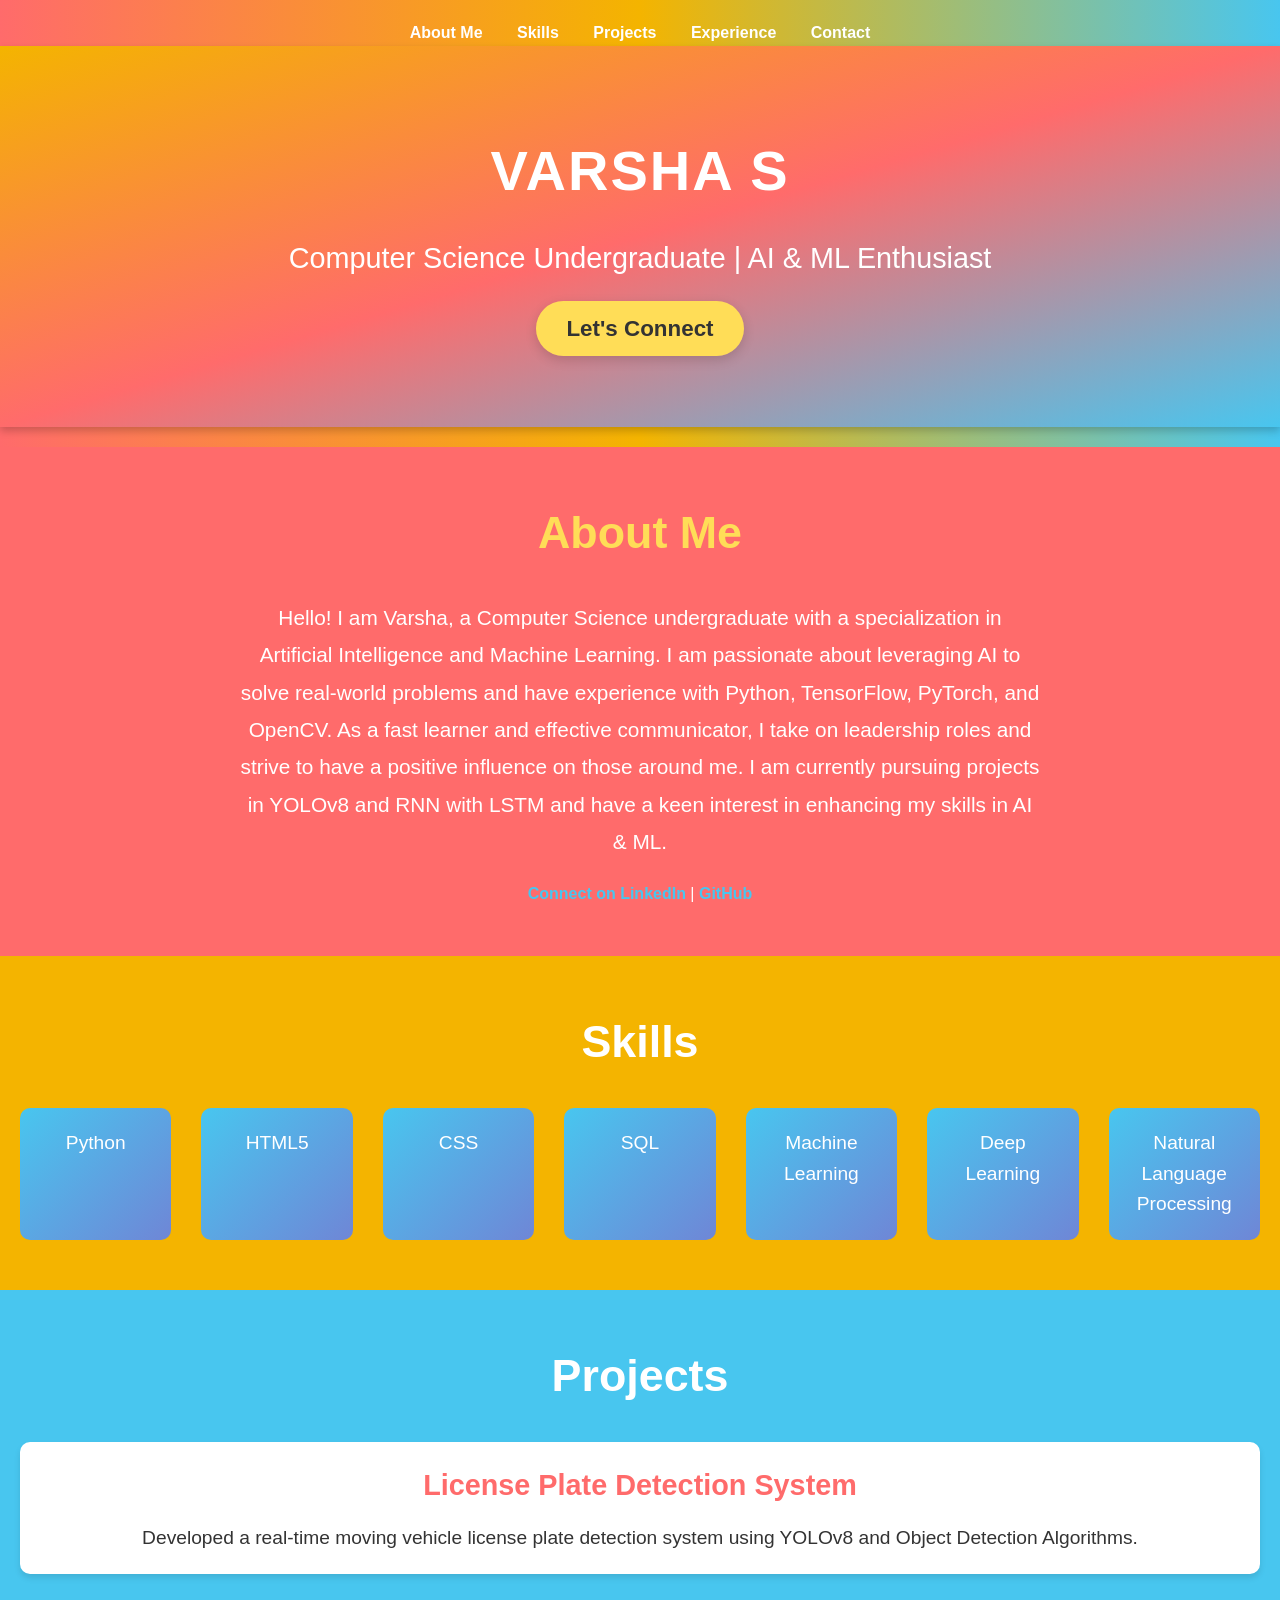
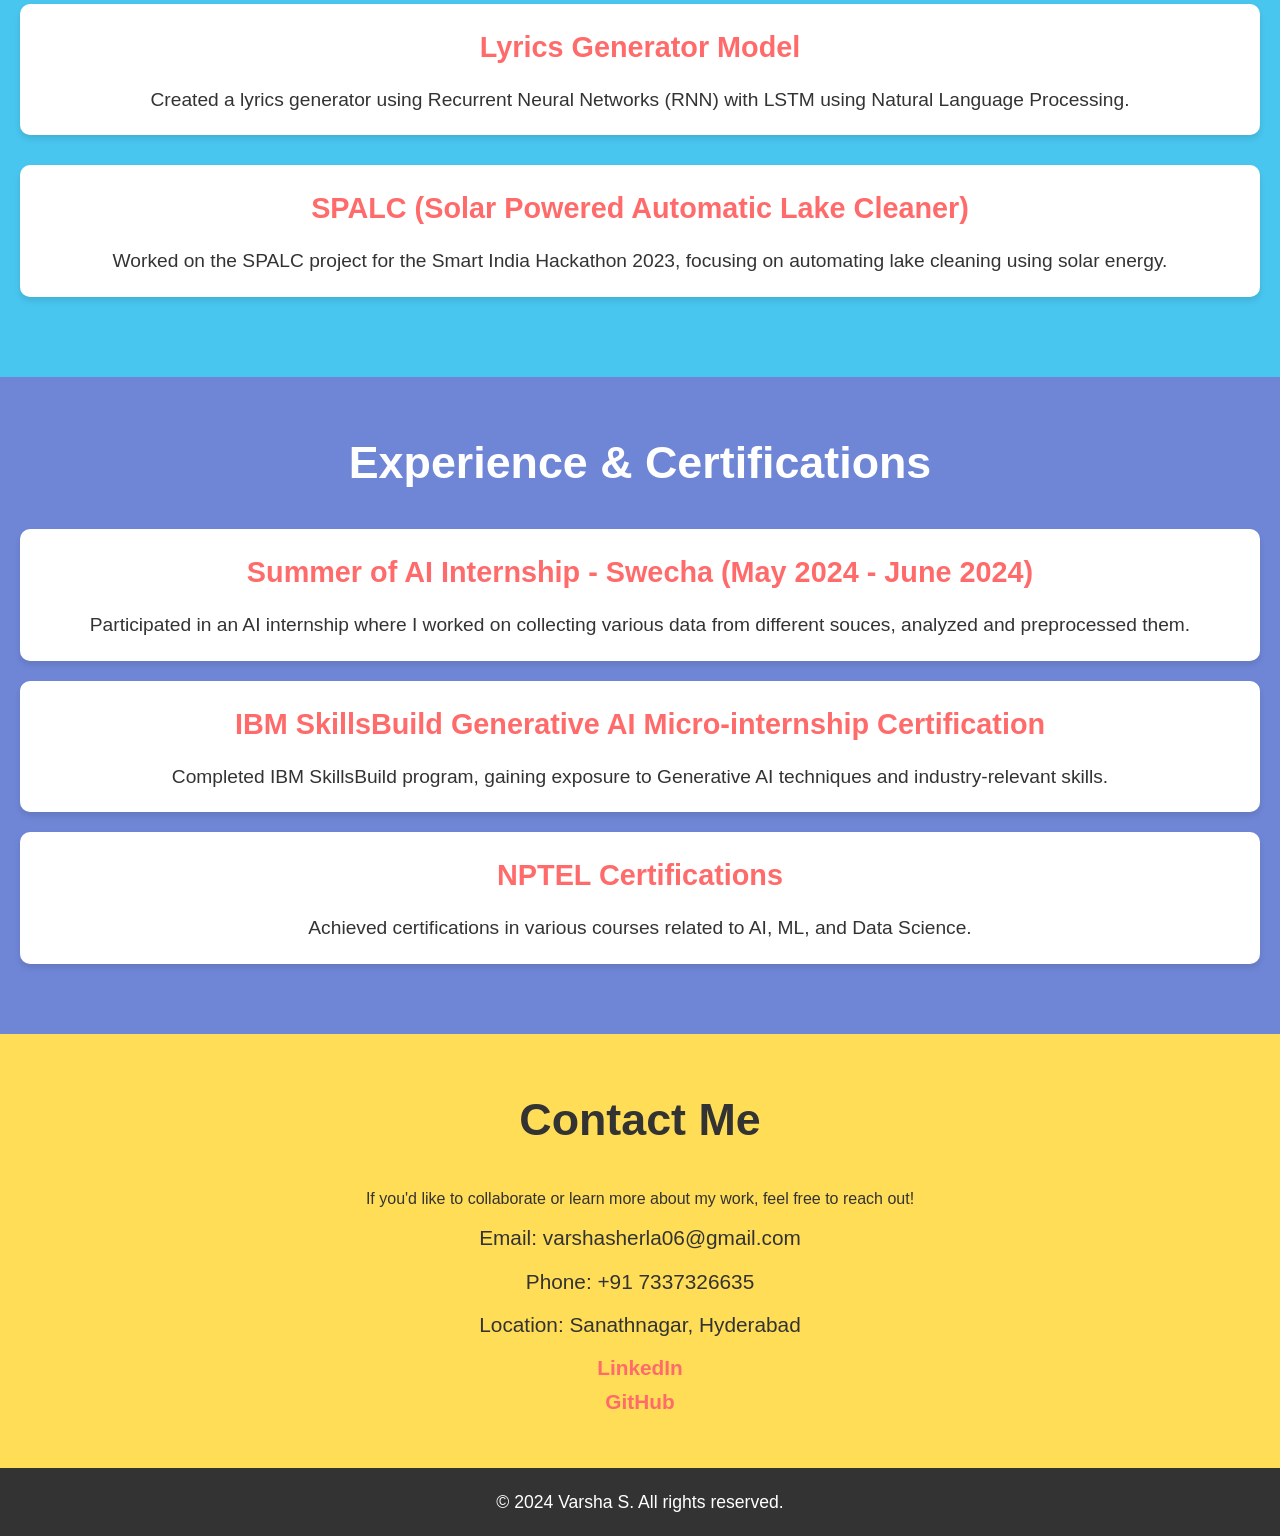
==== vrshidx.html @ 81a3d627 "Add files via upload" ====
<!DOCTYPE html>
<html lang="en">
<head>
    <meta charset="UTF-8">
    <meta name="viewport" content="width=device-width, initial-scale=1.0">
    <meta name="description" content="Portfolio of Varsha S, Computer Science Undergraduate with specialization in AI and ML.">
    <meta name="keywords" content="AI, ML, Computer Science, Portfolio, Varsha S">
    <meta name="author" content="Varsha S">
    <title>Varsha S | AI & ML Enthusiast</title>
    <link rel="stylesheet" href="vrshstyle.css">
</head>
<body>
    <header>
        <nav>
            <ul>
                <li><a href="#about">About Me</a></li>
                <li><a href="#skills">Skills</a></li>
                <li><a href="#projects">Projects</a></li>
                <li><a href="#experience">Experience</a></li>
                <li><a href="#contact">Contact</a></li>
            </ul>
        </nav>
        <div class="hero">
            <h1>Varsha S</h1>
            <p>Computer Science Undergraduate | AI & ML Enthusiast</p>
            <a href="#contact" class="cta-button">Let's Connect</a>
        </div>
    </header>

<section id="about">
    <h2>About Me</h2>
    <p>Hello! I am Varsha, a Computer Science undergraduate with a specialization in Artificial Intelligence and Machine Learning. I am passionate about leveraging AI to solve real-world problems and have experience with Python, TensorFlow, PyTorch, and OpenCV. As a fast learner and effective communicator, I take on leadership roles and strive to have a positive influence on those around me. I am currently pursuing projects in YOLOv8 and RNN with LSTM and have a keen interest in enhancing my skills in AI & ML.</p>
    <a href="https://www.linkedin.com/in/varsha-s-47103a250/" target="_blank">Connect on LinkedIn</a> | 
    <a href="https://github.com/varsha-sherla" target="_blank">GitHub</a>
</section>


    <section id="skills">
        <h2>Skills</h2>
        <div class="skills-grid">
            <div class="skill">Python</div>
            <div class="skill">HTML5</div>
            <div class="skill">CSS</div>
            <div class="skill">SQL</div>
            <div class="skill">Machine Learning</div>
            <div class="skill">Deep Learning</div>
            <div class="skill">Natural Language Processing</div>

        </div>
    </section>

    <section id="projects">
        <h2>Projects</h2>
        <div class="project">
            <h3>License Plate Detection System</h3>
            <p>Developed a real-time moving vehicle license plate detection system using YOLOv8 and Object Detection Algorithms.</p>
        </div>
        <div class="project">
            <h3>Lyrics Generator Model</h3>
            <p>Created a lyrics generator using Recurrent Neural Networks (RNN) with LSTM using Natural Language Processing.</p>
        </div>
        <div class="project">
            <h3>SPALC (Solar Powered Automatic Lake Cleaner)</h3>
            <p>Worked on the SPALC project for the Smart India Hackathon 2023, focusing on automating lake cleaning using solar energy.</p>
        </div>
    </section>

    <section id="experience">
        <h2>Experience & Certifications</h2>
        <div class="experience">
            <h3>Summer of AI Internship - Swecha (May 2024 - June 2024)</h3>
            <p>Participated in an AI internship where I worked on collecting various data from different souces, analyzed and preprocessed them.</p>
        </div>
        <div class="experience">
            <h3>IBM SkillsBuild Generative AI Micro-internship Certification</h3>
            <p>Completed IBM SkillsBuild program, gaining exposure to Generative AI techniques and industry-relevant skills.</p>
        </div>
        <div class="experience">
            <h3>NPTEL Certifications</h3>
            <p>Achieved certifications in various courses related to AI, ML, and Data Science.</p>
        </div>
    </section>

    <section id="contact">
        <h2>Contact Me</h2>
        <p>If you'd like to collaborate or learn more about my work, feel free to reach out!</p>
        <ul>
            <li>Email: varshasherla06@gmail.com</li>
            <li>Phone: +91 7337326635</li>
            <li>Location: Sanathnagar, Hyderabad</li>
        </ul>
        <p><a href="https://www.linkedin.com/in/varsha-s-47103a250/" target="_blank">LinkedIn</a></p>
	<p><a href="https://github.com/varsha-sherla" target="_blank">GitHub</a></p>
    </section>

    <footer>
        <p>&copy; 2024 Varsha S. All rights reserved.</p>
    </footer>
</body>
</html>
---- vrshstyle.css ----
/* GLOBAL STYLES */
* {
    margin: 0;
    padding: 0;
    box-sizing: border-box;
}

body {
    font-family: 'Poppins', sans-serif;
    line-height: 1.6;
    background-color: #f4f4f4;
    color: #333;
    scroll-behavior: smooth;
}

/* HEADER STYLES */
header {
    background: linear-gradient(to right, #ff6b6b, #f4b400, #48c6ef);
    color: #fff;
    padding: 20px 0;
    text-align: center;
}

header nav ul {
    list-style: none;
}

header nav ul li {
    display: inline;
    margin: 0 15px;
}

header nav ul li a {
    color: #fff;
    text-decoration: none;
    font-weight: bold;
    transition: color 0.3s ease;
}

header nav ul li a:hover {
    color: #ffdd57;
}

.hero {
    padding: 80px 20px;
    background: linear-gradient(to bottom right, #f4b400, #ff6b6b, #48c6ef);
    color: #fff;
    text-align: center;
    box-shadow: 0 4px 8px rgba(0, 0, 0, 0.2);
}

.hero h1 {
    font-size: 3.5rem;
    margin-bottom: 20px;
    text-transform: uppercase;
    letter-spacing: 2px;
}

.hero p {
    font-size: 1.8rem;
    margin-bottom: 30px;
}

.cta-button {
    background-color: #ffdd57;
    color: #333;
    padding: 15px 30px;
    text-decoration: none;
    font-size: 1.4rem;
    font-weight: bold;
    border-radius: 30px;
    transition: all 0.4s ease;
    box-shadow: 0 4px 12px rgba(0, 0, 0, 0.15);
}

.cta-button:hover {
    background-color: #ff6b6b;
    color: #fff;
    transform: translateY(-5px);
}

/* ABOUT SECTION */
#about {
    background-color: #ff6b6b;
    color: #fff;
    padding: 50px 20px;
    text-align: center;
}

#about h2 {
    font-size: 2.8rem;
    color: #ffdd57;
    margin-bottom: 30px;
}

#about p {
    font-size: 1.3rem;
    line-height: 1.8;
    max-width: 800px;
    margin: 0 auto 20px;
}

#about a {
    color: #48c6ef;
    text-decoration: none;
    font-weight: bold;
    transition: color 0.3s ease;
}

#about a:hover {
    color: #ffdd57;
}

/* SKILLS SECTION */
#skills {
    background-color: #f4b400;
    padding: 50px 20px;
    text-align: center;
}

#skills h2 {
    font-size: 2.8rem;
    color: #fff;
    margin-bottom: 30px;
}

.skills-grid {
    display: grid;
    grid-template-columns: repeat(auto-fit, minmax(150px, 1fr));
    gap: 30px;
}

.skill {
    background: linear-gradient(135deg, #48c6ef, #6f86d6);
    color: #fff;
    padding: 20px;
    text-align: center;
    font-size: 1.2rem;
    border-radius: 10px;
    transition: transform 0.4s ease;
}

.skill:hover {
    transform: rotate(5deg) scale(1.1);
    box-shadow: 0 8px 15px rgba(0, 0, 0, 0.2);
}

/* PROJECTS SECTION */
#projects {
    background-color: #48c6ef;
    padding: 50px 20px;
    text-align: center;
    color: #fff;
}

#projects h2 {
    font-size: 2.8rem;
    margin-bottom: 30px;
}

.project {
    background-color: #fff;
    color: #333;
    padding: 20px;
    border-radius: 10px;
    margin-bottom: 30px;
    box-shadow: 0 4px 6px rgba(0, 0, 0, 0.1);
    transition: transform 0.3s ease;
}

.project:hover {
    transform: scale(1.05);
}

.project h3 {
    color: #ff6b6b;
    font-size: 1.8rem;
    margin-bottom: 15px;
}

.project p {
    font-size: 1.2rem;
}

/* EXPERIENCE SECTION */
#experience {
    background-color: #6f86d6;
    padding: 50px 20px;
    text-align: center;
    color: #fff;
}

#experience h2 {
    font-size: 2.8rem;
    margin-bottom: 30px;
}

.experience {
    background-color: #fff;
    color: #333;
    padding: 20px;
    border-radius: 10px;
    margin-bottom: 20px;
    box-shadow: 0 4px 6px rgba(0, 0, 0, 0.1);
    transition: transform 0.3s ease;
}

.experience:hover {
    transform: scale(1.05);
}

.experience h3 {
    color: #ff6b6b;
    font-size: 1.8rem;
    margin-bottom: 15px;
}

.experience p {
    font-size: 1.2rem;
}

/* CONTACT SECTION */
#contact {
    background-color: #ffdd57;
    padding: 50px 20px;
    text-align: center;
}

#contact h2 {
    font-size: 2.8rem;
    color: #333;
    margin-bottom: 30px;
}

#contact ul {
    list-style: none;
    padding: 0;
}

#contact ul li {
    font-size: 1.3rem;
    color: #333;
    margin: 10px 0;
}

#contact a {
    color: #ff6b6b;
    text-decoration: none;
    font-weight: bold;
    font-size: 1.3rem;
}

#contact a:hover {
    color: #48c6ef;
}

/* FOOTER */
footer {
    background-color: #333;
    color: #fff;
    padding: 20px;
    text-align: center;
}

footer p {
    font-size: 1.1rem;
}

footer a {
    color: #ffdd57;
    text-decoration: none;
}

footer a:hover {
    color: #f5c41a;
}

/* RESPONSIVE DESIGN */
@media screen and (max-width: 768px) {
    .hero h1 {
        font-size: 2.5rem;
    }

    .hero p {
        font-size: 1.2rem;
    }

    h2 {
        font-size: 2.2rem;
    }

    .project h3, .experience h3 {
        font-size: 1.5rem;
    }

    .project p, .experience p {
        font-size: 1rem;
    }

    .skills-grid {
        grid-template-columns: 1fr;
    }
}
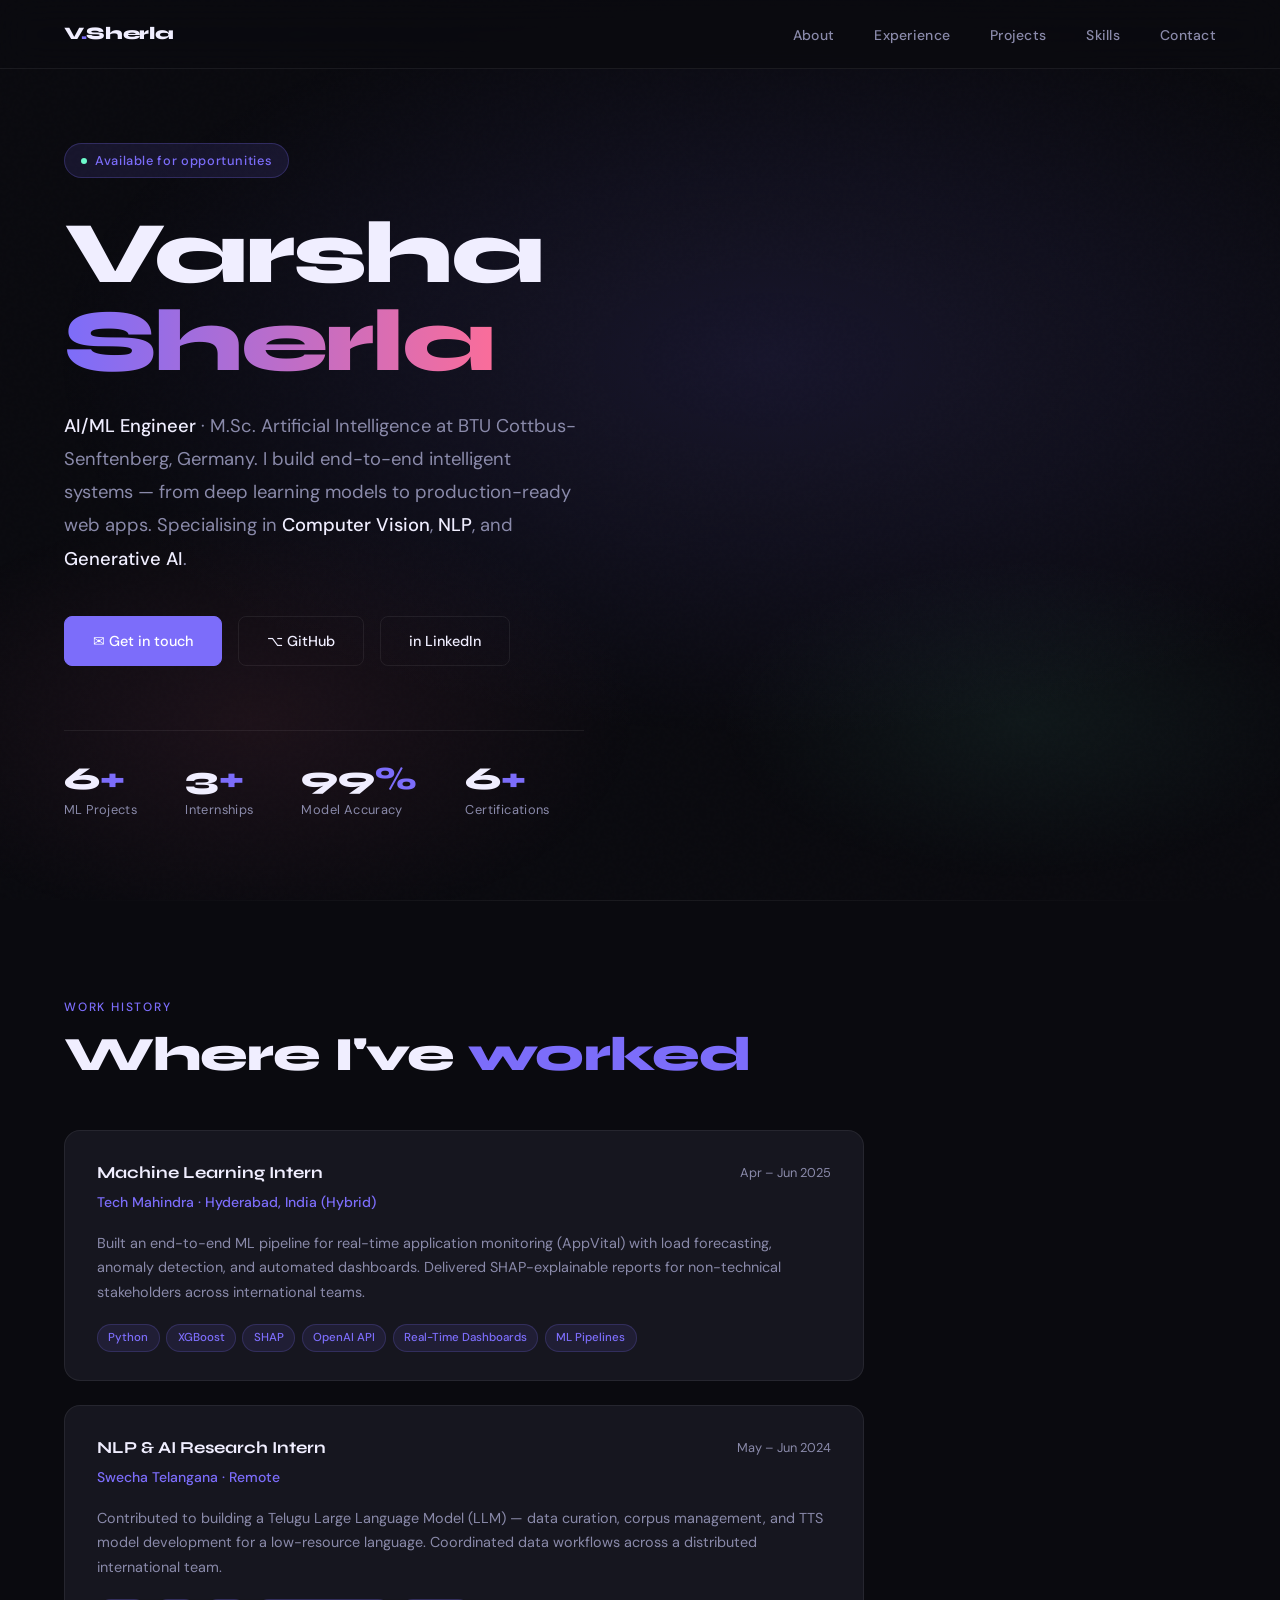
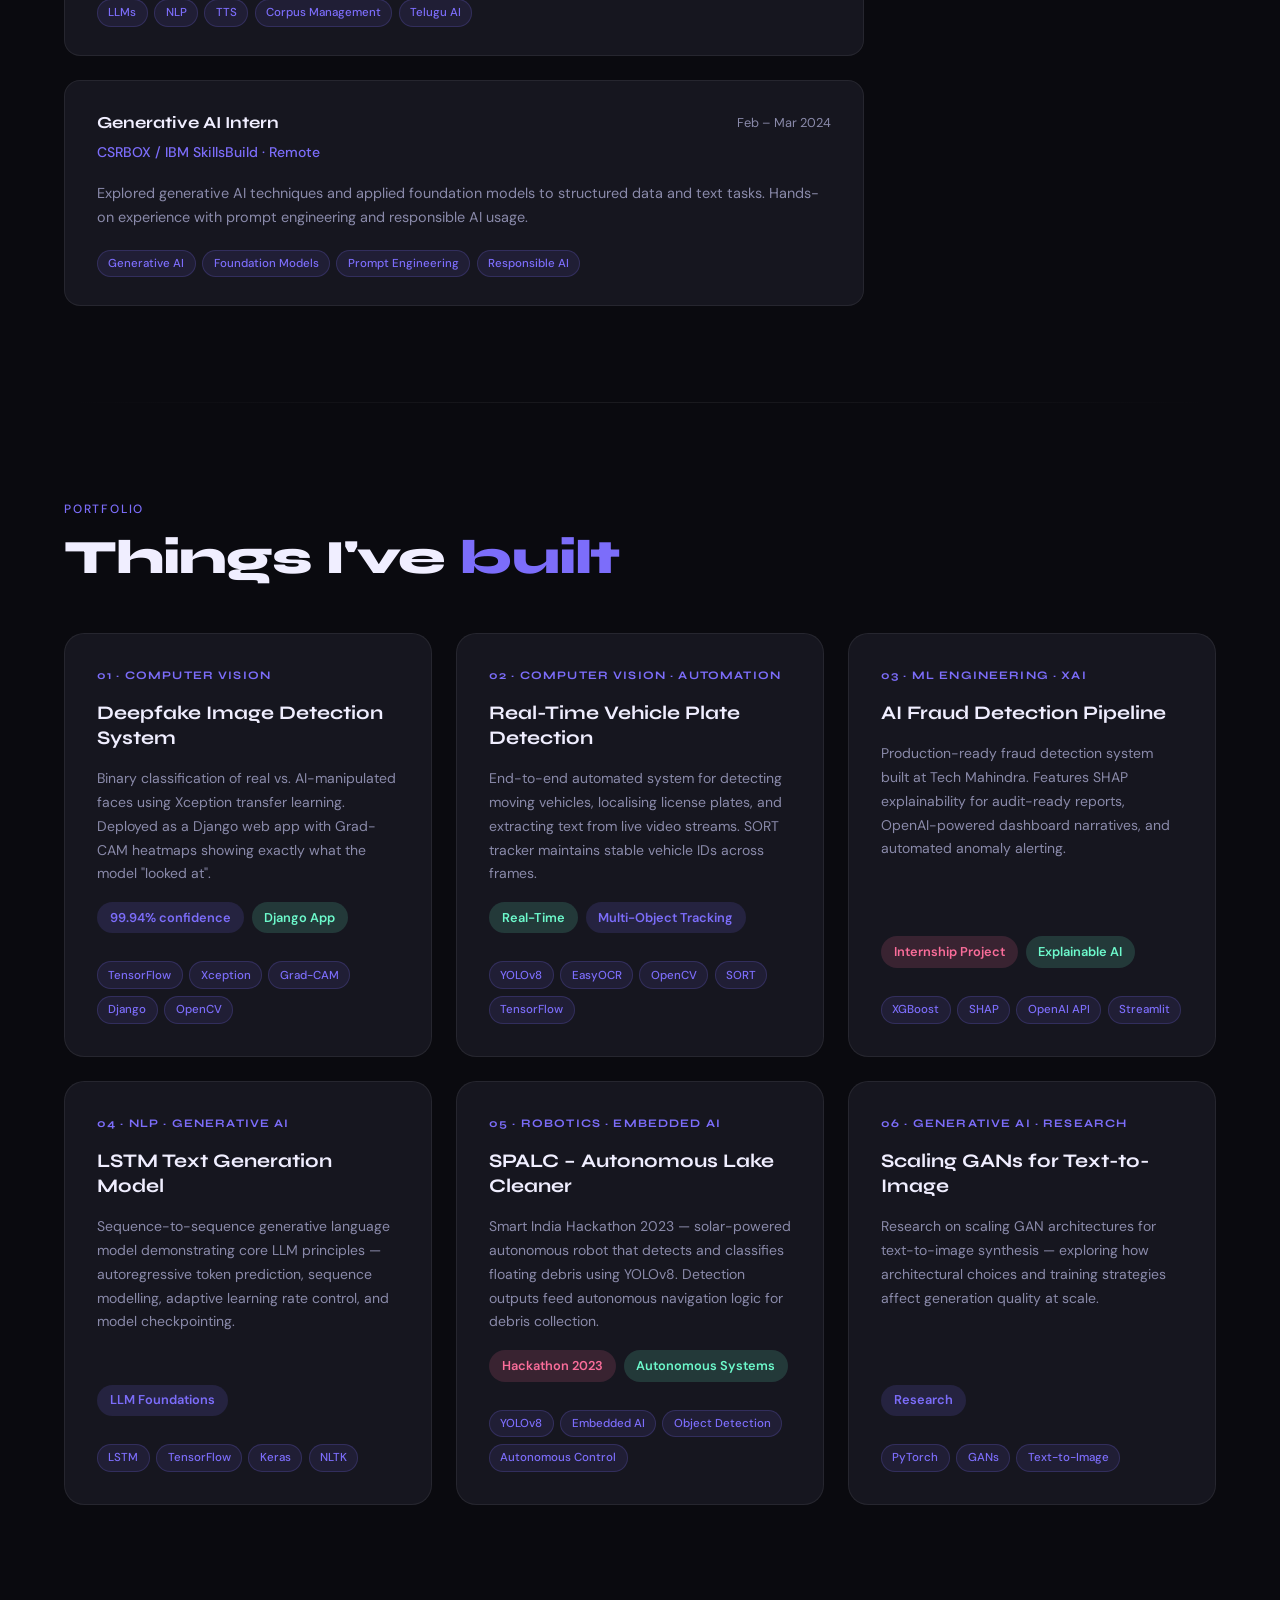
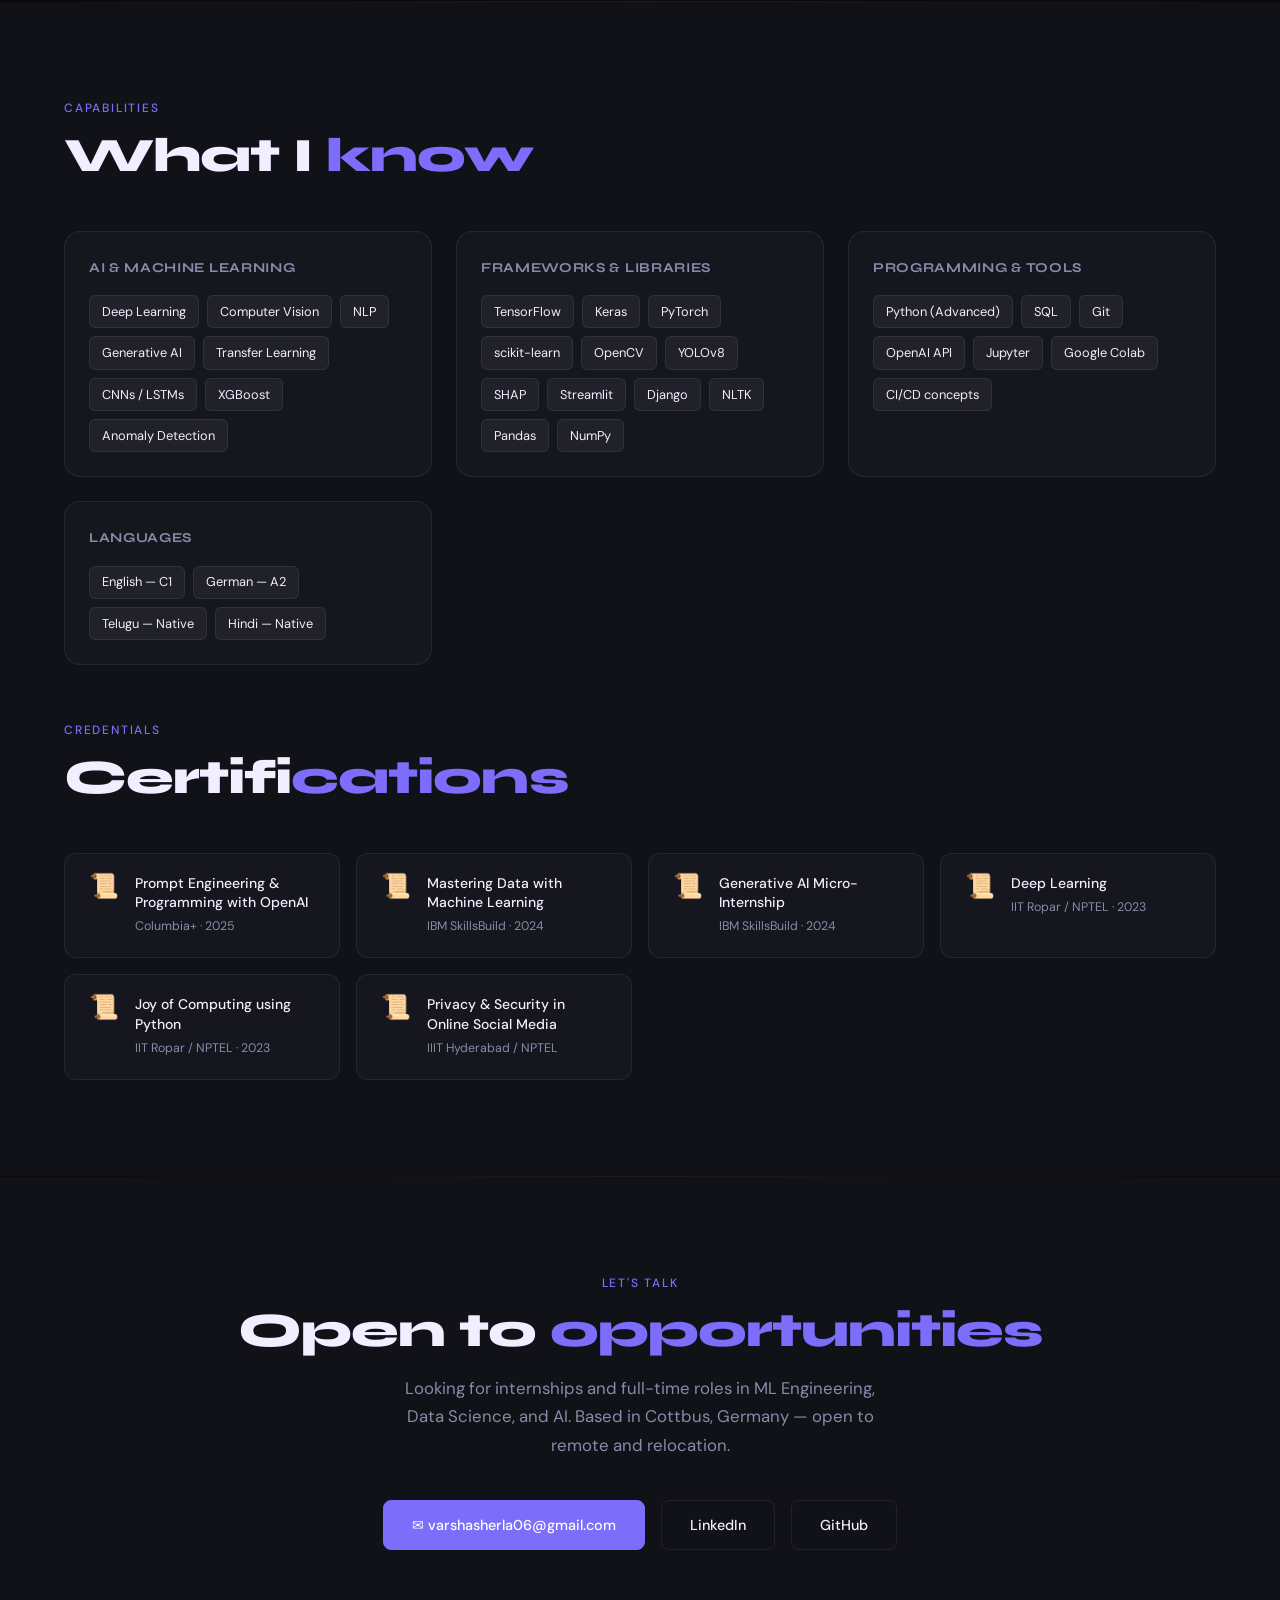
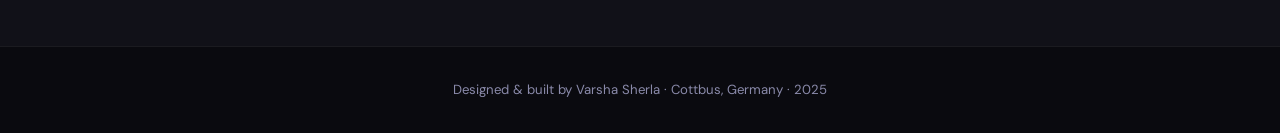
==== commit ddb278a9: "Update print statement from 'Hello' to 'Goodbye'" ====
--- a/vrshidx.html
+++ b/vrshidx.html
@@ -1,100 +1,725 @@
 <!DOCTYPE html>
 <html lang="en">
 <head>
-    <meta charset="UTF-8">
-    <meta name="viewport" content="width=device-width, initial-scale=1.0">
-    <meta name="description" content="Portfolio of Varsha S, Computer Science Undergraduate with specialization in AI and ML.">
-    <meta name="keywords" content="AI, ML, Computer Science, Portfolio, Varsha S">
-    <meta name="author" content="Varsha S">
-    <title>Varsha S | AI & ML Enthusiast</title>
-    <link rel="stylesheet" href="vrshstyle.css">
+<meta charset="UTF-8">
+<meta name="viewport" content="width=device-width, initial-scale=1.0">
+<title>Varsha Sherla — AI/ML Engineer</title>
+<link href="https://fonts.googleapis.com/css2?family=Syne:wght@400;700;800&family=DM+Sans:ital,wght@0,300;0,400;0,500;1,300&display=swap" rel="stylesheet">
+<style>
+  :root {
+    --bg: #0a0a0f;
+    --bg2: #111118;
+    --card: #16161f;
+    --border: rgba(255,255,255,0.07);
+    --accent: #7c6dfa;
+    --accent2: #fa6d9a;
+    --accent3: #6dfacc;
+    --text: #f0eeff;
+    --muted: #8a8aaa;
+    --glow: rgba(124,109,250,0.15);
+  }
+  *, *::before, *::after { box-sizing: border-box; margin: 0; padding: 0; }
+  html { scroll-behavior: smooth; }
+  body {
+    background: var(--bg);
+    color: var(--text);
+    font-family: 'DM Sans', sans-serif;
+    font-size: 16px;
+    line-height: 1.7;
+    overflow-x: hidden;
+  }
+
+  /* noise overlay */
+  body::before {
+    content: '';
+    position: fixed;
+    inset: 0;
+    background-image: url("data:image/svg+xml,%3Csvg viewBox='0 0 256 256' xmlns='http://www.w3.org/2000/svg'%3E%3Cfilter id='noise'%3E%3CfeTurbulence type='fractalNoise' baseFrequency='0.9' numOctaves='4' stitchTiles='stitch'/%3E%3C/filter%3E%3Crect width='100%25' height='100%25' filter='url(%23noise)' opacity='0.03'/%3E%3C/svg%3E");
+    pointer-events: none;
+    z-index: 0;
+    opacity: 0.4;
+  }
+
+  /* NAV */
+  nav {
+    position: fixed;
+    top: 0; left: 0; right: 0;
+    z-index: 100;
+    display: flex;
+    justify-content: space-between;
+    align-items: center;
+    padding: 1.2rem 4rem;
+    background: rgba(10,10,15,0.8);
+    backdrop-filter: blur(20px);
+    border-bottom: 1px solid var(--border);
+  }
+  .nav-logo {
+    font-family: 'Syne', sans-serif;
+    font-weight: 800;
+    font-size: 1.1rem;
+    color: var(--text);
+    text-decoration: none;
+    letter-spacing: -0.02em;
+  }
+  .nav-logo span { color: var(--accent); }
+  nav ul { list-style: none; display: flex; gap: 2.5rem; }
+  nav a {
+    color: var(--muted);
+    text-decoration: none;
+    font-size: 0.875rem;
+    font-weight: 500;
+    letter-spacing: 0.02em;
+    transition: color 0.2s;
+  }
+  nav a:hover { color: var(--text); }
+
+  /* HERO */
+  .hero {
+    min-height: 100vh;
+    display: flex;
+    align-items: center;
+    padding: 8rem 4rem 4rem;
+    position: relative;
+    overflow: hidden;
+  }
+  .hero-bg {
+    position: absolute;
+    inset: 0;
+    background:
+      radial-gradient(ellipse 80% 60% at 60% 40%, rgba(124,109,250,0.12) 0%, transparent 70%),
+      radial-gradient(ellipse 50% 40% at 20% 80%, rgba(250,109,154,0.08) 0%, transparent 60%),
+      radial-gradient(ellipse 40% 30% at 80% 80%, rgba(109,250,204,0.06) 0%, transparent 60%);
+    pointer-events: none;
+  }
+  .hero-content { position: relative; max-width: 700px; }
+  .hero-tag {
+    display: inline-flex;
+    align-items: center;
+    gap: 0.5rem;
+    background: rgba(124,109,250,0.12);
+    border: 1px solid rgba(124,109,250,0.25);
+    border-radius: 100px;
+    padding: 0.35rem 1rem;
+    font-size: 0.8rem;
+    color: var(--accent);
+    font-weight: 500;
+    letter-spacing: 0.05em;
+    margin-bottom: 2rem;
+    animation: fadeUp 0.6s ease both;
+  }
+  .hero-tag::before {
+    content: '';
+    width: 6px; height: 6px;
+    border-radius: 50%;
+    background: var(--accent3);
+    animation: pulse 2s infinite;
+  }
+  @keyframes pulse { 0%,100%{opacity:1;transform:scale(1)} 50%{opacity:0.5;transform:scale(1.4)} }
+
+  h1 {
+    font-family: 'Syne', sans-serif;
+    font-size: clamp(3rem, 7vw, 5.5rem);
+    font-weight: 800;
+    line-height: 1.0;
+    letter-spacing: -0.03em;
+    margin-bottom: 1.5rem;
+    animation: fadeUp 0.6s 0.1s ease both;
+  }
+  h1 .line2 {
+    background: linear-gradient(90deg, var(--accent), var(--accent2));
+    -webkit-background-clip: text;
+    -webkit-text-fill-color: transparent;
+    background-clip: text;
+  }
+  .hero-sub {
+    font-size: 1.15rem;
+    color: var(--muted);
+    max-width: 520px;
+    margin-bottom: 2.5rem;
+    line-height: 1.8;
+    animation: fadeUp 0.6s 0.2s ease both;
+  }
+  .hero-sub strong { color: var(--text); font-weight: 500; }
+  .hero-links {
+    display: flex;
+    gap: 1rem;
+    flex-wrap: wrap;
+    animation: fadeUp 0.6s 0.3s ease both;
+  }
+  .btn {
+    display: inline-flex;
+    align-items: center;
+    gap: 0.5rem;
+    padding: 0.75rem 1.75rem;
+    border-radius: 8px;
+    font-family: 'DM Sans', sans-serif;
+    font-weight: 500;
+    font-size: 0.9rem;
+    text-decoration: none;
+    transition: all 0.2s;
+    cursor: pointer;
+  }
+  .btn-primary {
+    background: var(--accent);
+    color: white;
+    border: 1px solid var(--accent);
+  }
+  .btn-primary:hover { background: #6c5de8; transform: translateY(-2px); box-shadow: 0 8px 30px rgba(124,109,250,0.3); }
+  .btn-ghost {
+    background: transparent;
+    color: var(--text);
+    border: 1px solid var(--border);
+  }
+  .btn-ghost:hover { border-color: var(--accent); color: var(--accent); transform: translateY(-2px); }
+
+  .hero-stats {
+    display: flex;
+    gap: 3rem;
+    margin-top: 4rem;
+    padding-top: 2rem;
+    border-top: 1px solid var(--border);
+    animation: fadeUp 0.6s 0.4s ease both;
+  }
+  .stat-num {
+    font-family: 'Syne', sans-serif;
+    font-size: 2rem;
+    font-weight: 800;
+    color: var(--text);
+    line-height: 1;
+  }
+  .stat-num span { color: var(--accent); }
+  .stat-label { font-size: 0.8rem; color: var(--muted); margin-top: 0.25rem; letter-spacing: 0.03em; }
+
+  @keyframes fadeUp { from { opacity:0; transform: translateY(24px); } to { opacity:1; transform: translateY(0); } }
+
+  /* SECTIONS */
+  section { padding: 6rem 4rem; position: relative; }
+  .section-label {
+    font-size: 0.75rem;
+    font-weight: 500;
+    letter-spacing: 0.15em;
+    color: var(--accent);
+    text-transform: uppercase;
+    margin-bottom: 0.75rem;
+  }
+  h2 {
+    font-family: 'Syne', sans-serif;
+    font-size: clamp(2rem, 4vw, 3rem);
+    font-weight: 800;
+    letter-spacing: -0.02em;
+    margin-bottom: 3rem;
+    line-height: 1.1;
+  }
+  h2 em { font-style: normal; color: var(--accent); }
+
+  /* EXPERIENCE */
+  .exp-grid { display: grid; gap: 1.5rem; max-width: 800px; }
+  .exp-card {
+    background: var(--card);
+    border: 1px solid var(--border);
+    border-radius: 16px;
+    padding: 1.75rem 2rem;
+    display: grid;
+    grid-template-columns: 1fr auto;
+    gap: 0.5rem 2rem;
+    transition: border-color 0.2s, transform 0.2s;
+  }
+  .exp-card:hover { border-color: rgba(124,109,250,0.3); transform: translateY(-2px); }
+  .exp-role {
+    font-family: 'Syne', sans-serif;
+    font-weight: 700;
+    font-size: 1.05rem;
+    color: var(--text);
+  }
+  .exp-company {
+    color: var(--accent);
+    font-size: 0.875rem;
+    font-weight: 500;
+    margin-top: 0.2rem;
+  }
+  .exp-date {
+    font-size: 0.8rem;
+    color: var(--muted);
+    white-space: nowrap;
+    text-align: right;
+    padding-top: 0.2rem;
+  }
+  .exp-desc {
+    grid-column: 1 / -1;
+    font-size: 0.9rem;
+    color: var(--muted);
+    margin-top: 0.5rem;
+    line-height: 1.7;
+  }
+  .exp-tags {
+    grid-column: 1 / -1;
+    display: flex;
+    flex-wrap: wrap;
+    gap: 0.4rem;
+    margin-top: 0.75rem;
+  }
+  .tag {
+    background: rgba(124,109,250,0.1);
+    border: 1px solid rgba(124,109,250,0.2);
+    color: var(--accent);
+    font-size: 0.72rem;
+    padding: 0.2rem 0.65rem;
+    border-radius: 100px;
+    font-weight: 500;
+  }
+
+  /* PROJECTS */
+  .projects-grid {
+    display: grid;
+    grid-template-columns: repeat(auto-fill, minmax(340px, 1fr));
+    gap: 1.5rem;
+  }
+  .project-card {
+    background: var(--card);
+    border: 1px solid var(--border);
+    border-radius: 20px;
+    padding: 2rem;
+    display: flex;
+    flex-direction: column;
+    gap: 1rem;
+    transition: all 0.25s;
+    text-decoration: none;
+    color: inherit;
+    position: relative;
+    overflow: hidden;
+  }
+  .project-card::before {
+    content: '';
+    position: absolute;
+    inset: 0;
+    background: linear-gradient(135deg, var(--glow) 0%, transparent 60%);
+    opacity: 0;
+    transition: opacity 0.3s;
+  }
+  .project-card:hover { border-color: rgba(124,109,250,0.4); transform: translateY(-4px); box-shadow: 0 20px 60px rgba(0,0,0,0.4); }
+  .project-card:hover::before { opacity: 1; }
+  .project-num {
+    font-family: 'Syne', sans-serif;
+    font-size: 0.72rem;
+    font-weight: 700;
+    letter-spacing: 0.1em;
+    color: var(--accent);
+  }
+  .project-title {
+    font-family: 'Syne', sans-serif;
+    font-weight: 700;
+    font-size: 1.2rem;
+    line-height: 1.3;
+    color: var(--text);
+  }
+  .project-desc {
+    font-size: 0.875rem;
+    color: var(--muted);
+    line-height: 1.7;
+    flex: 1;
+  }
+  .project-accent {
+    display: inline-flex;
+    align-items: center;
+    gap: 0.4rem;
+    font-size: 0.8rem;
+    font-weight: 600;
+    padding: 0.3rem 0.8rem;
+    border-radius: 100px;
+  }
+  .accent-purple { background: rgba(124,109,250,0.15); color: var(--accent); }
+  .accent-pink { background: rgba(250,109,154,0.15); color: var(--accent2); }
+  .accent-teal { background: rgba(109,250,204,0.15); color: var(--accent3); }
+
+  /* SKILLS */
+  .skills-section { background: var(--bg2); }
+  .skills-grid {
+    display: grid;
+    grid-template-columns: repeat(auto-fill, minmax(280px, 1fr));
+    gap: 1.5rem;
+  }
+  .skill-group {
+    background: var(--card);
+    border: 1px solid var(--border);
+    border-radius: 16px;
+    padding: 1.5rem;
+  }
+  .skill-group-title {
+    font-family: 'Syne', sans-serif;
+    font-weight: 700;
+    font-size: 0.85rem;
+    letter-spacing: 0.05em;
+    color: var(--muted);
+    text-transform: uppercase;
+    margin-bottom: 1rem;
+  }
+  .skill-pills { display: flex; flex-wrap: wrap; gap: 0.5rem; }
+  .skill-pill {
+    background: rgba(255,255,255,0.05);
+    border: 1px solid var(--border);
+    color: var(--text);
+    font-size: 0.8rem;
+    padding: 0.3rem 0.75rem;
+    border-radius: 6px;
+    font-weight: 400;
+  }
+
+  /* CERTS */
+  .certs-grid {
+    display: grid;
+    grid-template-columns: repeat(auto-fill, minmax(260px, 1fr));
+    gap: 1rem;
+  }
+  .cert-card {
+    background: var(--card);
+    border: 1px solid var(--border);
+    border-radius: 12px;
+    padding: 1.25rem 1.5rem;
+    display: flex;
+    align-items: flex-start;
+    gap: 1rem;
+    transition: border-color 0.2s;
+  }
+  .cert-card:hover { border-color: rgba(124,109,250,0.3); }
+  .cert-icon {
+    font-size: 1.5rem;
+    flex-shrink: 0;
+    line-height: 1;
+  }
+  .cert-name {
+    font-weight: 500;
+    font-size: 0.875rem;
+    color: var(--text);
+    line-height: 1.4;
+  }
+  .cert-issuer {
+    font-size: 0.775rem;
+    color: var(--muted);
+    margin-top: 0.2rem;
+  }
+
+  /* CONTACT */
+  .contact-section {
+    background: var(--bg2);
+    text-align: center;
+  }
+  .contact-section h2 { margin-bottom: 1rem; }
+  .contact-sub {
+    color: var(--muted);
+    max-width: 500px;
+    margin: 0 auto 2.5rem;
+    font-size: 1.05rem;
+  }
+  .contact-links {
+    display: flex;
+    justify-content: center;
+    gap: 1rem;
+    flex-wrap: wrap;
+  }
+
+  /* FOOTER */
+  footer {
+    text-align: center;
+    padding: 2rem 4rem;
+    border-top: 1px solid var(--border);
+    font-size: 0.825rem;
+    color: var(--muted);
+  }
+
+  /* DIVIDER */
+  .divider {
+    height: 1px;
+    background: linear-gradient(90deg, transparent, var(--border), transparent);
+    margin: 0 4rem;
+  }
+
+  @media (max-width: 768px) {
+    nav { padding: 1rem 1.5rem; }
+    nav ul { display: none; }
+    section, .hero { padding: 4rem 1.5rem; }
+    .hero-stats { gap: 2rem; flex-wrap: wrap; }
+    .projects-grid { grid-template-columns: 1fr; }
+    .divider { margin: 0 1.5rem; }
+  }
+</style>
 </head>
 <body>
-    <header>
-        <nav>
-            <ul>
-                <li><a href="#about">About Me</a></li>
-                <li><a href="#skills">Skills</a></li>
-                <li><a href="#projects">Projects</a></li>
-                <li><a href="#experience">Experience</a></li>
-                <li><a href="#contact">Contact</a></li>
-            </ul>
-        </nav>
-        <div class="hero">
-            <h1>Varsha S</h1>
-            <p>Computer Science Undergraduate | AI & ML Enthusiast</p>
-            <a href="#contact" class="cta-button">Let's Connect</a>
-        </div>
-    </header>
-
-<section id="about">
-    <h2>About Me</h2>
-    <p>Hello! I am Varsha, a Computer Science undergraduate with a specialization in Artificial Intelligence and Machine Learning. I am passionate about leveraging AI to solve real-world problems and have experience with Python, TensorFlow, PyTorch, and OpenCV. As a fast learner and effective communicator, I take on leadership roles and strive to have a positive influence on those around me. I am currently pursuing projects in YOLOv8 and RNN with LSTM and have a keen interest in enhancing my skills in AI & ML.</p>
-    <a href="https://www.linkedin.com/in/varsha-s-47103a250/" target="_blank">Connect on LinkedIn</a> | 
-    <a href="https://github.com/varsha-sherla" target="_blank">GitHub</a>
+
+<nav>
+  <a href="#" class="nav-logo">V<span>.</span>Sherla</a>
+  <ul>
+    <li><a href="#about">About</a></li>
+    <li><a href="#experience">Experience</a></li>
+    <li><a href="#projects">Projects</a></li>
+    <li><a href="#skills">Skills</a></li>
+    <li><a href="#contact">Contact</a></li>
+  </ul>
+</nav>
+
+<!-- HERO -->
+<section class="hero" id="about">
+  <div class="hero-bg"></div>
+  <div class="hero-content">
+    <div class="hero-tag">Available for opportunities</div>
+    <h1>
+      Varsha<br>
+      <span class="line2">Sherla</span>
+    </h1>
+    <p class="hero-sub">
+      <strong>AI/ML Engineer</strong> · M.Sc. Artificial Intelligence at BTU Cottbus-Senftenberg, Germany.
+      I build end-to-end intelligent systems — from deep learning models to production-ready web apps.
+      Specialising in <strong>Computer Vision</strong>, <strong>NLP</strong>, and <strong>Generative AI</strong>.
+    </p>
+    <div class="hero-links">
+      <a href="mailto:varshasherla06@gmail.com" class="btn btn-primary">✉ Get in touch</a>
+      <a href="https://github.com/varsha-sherla" target="_blank" class="btn btn-ghost">⌥ GitHub</a>
+      <a href="https://www.linkedin.com/in/varsha-s-47103a250" target="_blank" class="btn btn-ghost">in LinkedIn</a>
+    </div>
+    <div class="hero-stats">
+      <div>
+        <div class="stat-num">6<span>+</span></div>
+        <div class="stat-label">ML Projects</div>
+      </div>
+      <div>
+        <div class="stat-num">3<span>+</span></div>
+        <div class="stat-label">Internships</div>
+      </div>
+      <div>
+        <div class="stat-num">99<span>%</span></div>
+        <div class="stat-label">Model Accuracy</div>
+      </div>
+      <div>
+        <div class="stat-num">6<span>+</span></div>
+        <div class="stat-label">Certifications</div>
+      </div>
+    </div>
+  </div>
 </section>
 
-
-    <section id="skills">
-        <h2>Skills</h2>
-        <div class="skills-grid">
-            <div class="skill">Python</div>
-            <div class="skill">HTML5</div>
-            <div class="skill">CSS</div>
-            <div class="skill">SQL</div>
-            <div class="skill">Machine Learning</div>
-            <div class="skill">Deep Learning</div>
-            <div class="skill">Natural Language Processing</div>
-
-        </div>
-    </section>
-
-    <section id="projects">
-        <h2>Projects</h2>
-        <div class="project">
-            <h3>License Plate Detection System</h3>
-            <p>Developed a real-time moving vehicle license plate detection system using YOLOv8 and Object Detection Algorithms.</p>
-        </div>
-        <div class="project">
-            <h3>Lyrics Generator Model</h3>
-            <p>Created a lyrics generator using Recurrent Neural Networks (RNN) with LSTM using Natural Language Processing.</p>
-        </div>
-        <div class="project">
-            <h3>SPALC (Solar Powered Automatic Lake Cleaner)</h3>
-            <p>Worked on the SPALC project for the Smart India Hackathon 2023, focusing on automating lake cleaning using solar energy.</p>
-        </div>
-    </section>
-
-    <section id="experience">
-        <h2>Experience & Certifications</h2>
-        <div class="experience">
-            <h3>Summer of AI Internship - Swecha (May 2024 - June 2024)</h3>
-            <p>Participated in an AI internship where I worked on collecting various data from different souces, analyzed and preprocessed them.</p>
-        </div>
-        <div class="experience">
-            <h3>IBM SkillsBuild Generative AI Micro-internship Certification</h3>
-            <p>Completed IBM SkillsBuild program, gaining exposure to Generative AI techniques and industry-relevant skills.</p>
-        </div>
-        <div class="experience">
-            <h3>NPTEL Certifications</h3>
-            <p>Achieved certifications in various courses related to AI, ML, and Data Science.</p>
-        </div>
-    </section>
-
-    <section id="contact">
-        <h2>Contact Me</h2>
-        <p>If you'd like to collaborate or learn more about my work, feel free to reach out!</p>
-        <ul>
-            <li>Email: varshasherla06@gmail.com</li>
-            <li>Phone: +91 7337326635</li>
-            <li>Location: Sanathnagar, Hyderabad</li>
-        </ul>
-        <p><a href="https://www.linkedin.com/in/varsha-s-47103a250/" target="_blank">LinkedIn</a></p>
-	<p><a href="https://github.com/varsha-sherla" target="_blank">GitHub</a></p>
-    </section>
-
-    <footer>
-        <p>&copy; 2024 Varsha S. All rights reserved.</p>
-    </footer>
+<div class="divider"></div>
+
+<!-- EXPERIENCE -->
+<section id="experience">
+  <div class="section-label">Work History</div>
+  <h2>Where I've <em>worked</em></h2>
+  <div class="exp-grid">
+
+    <div class="exp-card">
+      <div>
+        <div class="exp-role">Machine Learning Intern</div>
+        <div class="exp-company">Tech Mahindra · Hyderabad, India (Hybrid)</div>
+      </div>
+      <div class="exp-date">Apr – Jun 2025</div>
+      <div class="exp-desc">Built an end-to-end ML pipeline for real-time application monitoring (AppVital) with load forecasting, anomaly detection, and automated dashboards. Delivered SHAP-explainable reports for non-technical stakeholders across international teams.</div>
+      <div class="exp-tags">
+        <span class="tag">Python</span><span class="tag">XGBoost</span><span class="tag">SHAP</span><span class="tag">OpenAI API</span><span class="tag">Real-Time Dashboards</span><span class="tag">ML Pipelines</span>
+      </div>
+    </div>
+
+    <div class="exp-card">
+      <div>
+        <div class="exp-role">NLP & AI Research Intern</div>
+        <div class="exp-company">Swecha Telangana · Remote</div>
+      </div>
+      <div class="exp-date">May – Jun 2024</div>
+      <div class="exp-desc">Contributed to building a Telugu Large Language Model (LLM) — data curation, corpus management, and TTS model development for a low-resource language. Coordinated data workflows across a distributed international team.</div>
+      <div class="exp-tags">
+        <span class="tag">LLMs</span><span class="tag">NLP</span><span class="tag">TTS</span><span class="tag">Corpus Management</span><span class="tag">Telugu AI</span>
+      </div>
+    </div>
+
+    <div class="exp-card">
+      <div>
+        <div class="exp-role">Generative AI Intern</div>
+        <div class="exp-company">CSRBOX / IBM SkillsBuild · Remote</div>
+      </div>
+      <div class="exp-date">Feb – Mar 2024</div>
+      <div class="exp-desc">Explored generative AI techniques and applied foundation models to structured data and text tasks. Hands-on experience with prompt engineering and responsible AI usage.</div>
+      <div class="exp-tags">
+        <span class="tag">Generative AI</span><span class="tag">Foundation Models</span><span class="tag">Prompt Engineering</span><span class="tag">Responsible AI</span>
+      </div>
+    </div>
+
+  </div>
+</section>
+
+<div class="divider"></div>
+
+<!-- PROJECTS -->
+<section id="projects">
+  <div class="section-label">Portfolio</div>
+  <h2>Things I've <em>built</em></h2>
+  <div class="projects-grid">
+
+    <a href="https://github.com/varsha-sherla/Deepfake-Detection" target="_blank" class="project-card">
+      <div class="project-num">01 · COMPUTER VISION</div>
+      <div class="project-title">Deepfake Image Detection System</div>
+      <div class="project-desc">Binary classification of real vs. AI-manipulated faces using Xception transfer learning. Deployed as a Django web app with Grad-CAM heatmaps showing exactly what the model "looked at".</div>
+      <div style="display:flex;gap:0.5rem;flex-wrap:wrap">
+        <span class="project-accent accent-purple">99.94% confidence</span>
+        <span class="project-accent accent-teal">Django App</span>
+      </div>
+      <div class="exp-tags">
+        <span class="tag">TensorFlow</span><span class="tag">Xception</span><span class="tag">Grad-CAM</span><span class="tag">Django</span><span class="tag">OpenCV</span>
+      </div>
+    </a>
+
+    <a href="https://github.com/varsha-sherla/Moving-Vehicle-Registration-Number-Detection" target="_blank" class="project-card">
+      <div class="project-num">02 · COMPUTER VISION · AUTOMATION</div>
+      <div class="project-title">Real-Time Vehicle Plate Detection</div>
+      <div class="project-desc">End-to-end automated system for detecting moving vehicles, localising license plates, and extracting text from live video streams. SORT tracker maintains stable vehicle IDs across frames.</div>
+      <div style="display:flex;gap:0.5rem;flex-wrap:wrap">
+        <span class="project-accent accent-teal">Real-Time</span>
+        <span class="project-accent accent-purple">Multi-Object Tracking</span>
+      </div>
+      <div class="exp-tags">
+        <span class="tag">YOLOv8</span><span class="tag">EasyOCR</span><span class="tag">OpenCV</span><span class="tag">SORT</span><span class="tag">TensorFlow</span>
+      </div>
+    </a>
+
+    <a href="https://github.com/varsha-sherla" target="_blank" class="project-card">
+      <div class="project-num">03 · ML ENGINEERING · XAI</div>
+      <div class="project-title">AI Fraud Detection Pipeline</div>
+      <div class="project-desc">Production-ready fraud detection system built at Tech Mahindra. Features SHAP explainability for audit-ready reports, OpenAI-powered dashboard narratives, and automated anomaly alerting.</div>
+      <div style="display:flex;gap:0.5rem;flex-wrap:wrap">
+        <span class="project-accent accent-pink">Internship Project</span>
+        <span class="project-accent accent-teal">Explainable AI</span>
+      </div>
+      <div class="exp-tags">
+        <span class="tag">XGBoost</span><span class="tag">SHAP</span><span class="tag">OpenAI API</span><span class="tag">Streamlit</span>
+      </div>
+    </a>
+
+    <a href="https://github.com/varsha-sherla/Lyrics-Generator-Model-Using-Recurrent-Neural-Networks" target="_blank" class="project-card">
+      <div class="project-num">04 · NLP · GENERATIVE AI</div>
+      <div class="project-title">LSTM Text Generation Model</div>
+      <div class="project-desc">Sequence-to-sequence generative language model demonstrating core LLM principles — autoregressive token prediction, sequence modelling, adaptive learning rate control, and model checkpointing.</div>
+      <div style="display:flex;gap:0.5rem;flex-wrap:wrap">
+        <span class="project-accent accent-purple">LLM Foundations</span>
+      </div>
+      <div class="exp-tags">
+        <span class="tag">LSTM</span><span class="tag">TensorFlow</span><span class="tag">Keras</span><span class="tag">NLTK</span>
+      </div>
+    </a>
+
+    <a href="https://github.com/varsha-sherla" target="_blank" class="project-card">
+      <div class="project-num">05 · ROBOTICS · EMBEDDED AI</div>
+      <div class="project-title">SPALC – Autonomous Lake Cleaner</div>
+      <div class="project-desc">Smart India Hackathon 2023 — solar-powered autonomous robot that detects and classifies floating debris using YOLOv8. Detection outputs feed autonomous navigation logic for debris collection.</div>
+      <div style="display:flex;gap:0.5rem;flex-wrap:wrap">
+        <span class="project-accent accent-pink">Hackathon 2023</span>
+        <span class="project-accent accent-teal">Autonomous Systems</span>
+      </div>
+      <div class="exp-tags">
+        <span class="tag">YOLOv8</span><span class="tag">Embedded AI</span><span class="tag">Object Detection</span><span class="tag">Autonomous Control</span>
+      </div>
+    </a>
+
+    <a href="https://github.com/varsha-sherla/Scaling-up-GANs-for-Text-to-Image-Synthesis" target="_blank" class="project-card">
+      <div class="project-num">06 · GENERATIVE AI · RESEARCH</div>
+      <div class="project-title">Scaling GANs for Text-to-Image</div>
+      <div class="project-desc">Research on scaling GAN architectures for text-to-image synthesis — exploring how architectural choices and training strategies affect generation quality at scale.</div>
+      <div style="display:flex;gap:0.5rem;flex-wrap:wrap">
+        <span class="project-accent accent-purple">Research</span>
+      </div>
+      <div class="exp-tags">
+        <span class="tag">PyTorch</span><span class="tag">GANs</span><span class="tag">Text-to-Image</span>
+      </div>
+    </a>
+
+  </div>
+</section>
+
+<div class="divider"></div>
+
+<!-- SKILLS -->
+<section id="skills" class="skills-section">
+  <div class="section-label">Capabilities</div>
+  <h2>What I <em>know</em></h2>
+  <div class="skills-grid">
+    <div class="skill-group">
+      <div class="skill-group-title">AI & Machine Learning</div>
+      <div class="skill-pills">
+        <span class="skill-pill">Deep Learning</span>
+        <span class="skill-pill">Computer Vision</span>
+        <span class="skill-pill">NLP</span>
+        <span class="skill-pill">Generative AI</span>
+        <span class="skill-pill">Transfer Learning</span>
+        <span class="skill-pill">CNNs / LSTMs</span>
+        <span class="skill-pill">XGBoost</span>
+        <span class="skill-pill">Anomaly Detection</span>
+      </div>
+    </div>
+    <div class="skill-group">
+      <div class="skill-group-title">Frameworks & Libraries</div>
+      <div class="skill-pills">
+        <span class="skill-pill">TensorFlow</span>
+        <span class="skill-pill">Keras</span>
+        <span class="skill-pill">PyTorch</span>
+        <span class="skill-pill">scikit-learn</span>
+        <span class="skill-pill">OpenCV</span>
+        <span class="skill-pill">YOLOv8</span>
+        <span class="skill-pill">SHAP</span>
+        <span class="skill-pill">Streamlit</span>
+        <span class="skill-pill">Django</span>
+        <span class="skill-pill">NLTK</span>
+        <span class="skill-pill">Pandas</span>
+        <span class="skill-pill">NumPy</span>
+      </div>
+    </div>
+    <div class="skill-group">
+      <div class="skill-group-title">Programming & Tools</div>
+      <div class="skill-pills">
+        <span class="skill-pill">Python (Advanced)</span>
+        <span class="skill-pill">SQL</span>
+        <span class="skill-pill">Git</span>
+        <span class="skill-pill">OpenAI API</span>
+        <span class="skill-pill">Jupyter</span>
+        <span class="skill-pill">Google Colab</span>
+        <span class="skill-pill">CI/CD concepts</span>
+      </div>
+    </div>
+    <div class="skill-group">
+      <div class="skill-group-title">Languages</div>
+      <div class="skill-pills">
+        <span class="skill-pill">English — C1</span>
+        <span class="skill-pill">German — A2</span>
+        <span class="skill-pill">Telugu — Native</span>
+        <span class="skill-pill">Hindi — Native</span>
+      </div>
+    </div>
+  </div>
+
+  <br><br>
+  <div class="section-label">Credentials</div>
+  <h2>Certifi<em>cations</em></h2>
+  <div class="certs-grid">
+    <div class="cert-card"><div class="cert-icon">📜</div><div><div class="cert-name">Prompt Engineering & Programming with OpenAI</div><div class="cert-issuer">Columbia+ · 2025</div></div></div>
+    <div class="cert-card"><div class="cert-icon">📜</div><div><div class="cert-name">Mastering Data with Machine Learning</div><div class="cert-issuer">IBM SkillsBuild · 2024</div></div></div>
+    <div class="cert-card"><div class="cert-icon">📜</div><div><div class="cert-name">Generative AI Micro-Internship</div><div class="cert-issuer">IBM SkillsBuild · 2024</div></div></div>
+    <div class="cert-card"><div class="cert-icon">📜</div><div><div class="cert-name">Deep Learning</div><div class="cert-issuer">IIT Ropar / NPTEL · 2023</div></div></div>
+    <div class="cert-card"><div class="cert-icon">📜</div><div><div class="cert-name">Joy of Computing using Python</div><div class="cert-issuer">IIT Ropar / NPTEL · 2023</div></div></div>
+    <div class="cert-card"><div class="cert-icon">📜</div><div><div class="cert-name">Privacy & Security in Online Social Media</div><div class="cert-issuer">IIIT Hyderabad / NPTEL</div></div></div>
+  </div>
+</section>
+
+<div class="divider"></div>
+
+<!-- CONTACT -->
+<section id="contact" class="contact-section">
+  <div class="section-label">Let's talk</div>
+  <h2>Open to <em>opportunities</em></h2>
+  <p class="contact-sub">Looking for internships and full-time roles in ML Engineering, Data Science, and AI. Based in Cottbus, Germany — open to remote and relocation.</p>
+  <div class="contact-links">
+    <a href="mailto:varshasherla06@gmail.com" class="btn btn-primary">✉ varshasherla06@gmail.com</a>
+    <a href="https://www.linkedin.com/in/varsha-s-47103a250" target="_blank" class="btn btn-ghost">LinkedIn</a>
+    <a href="https://github.com/varsha-sherla" target="_blank" class="btn btn-ghost">GitHub</a>
+  </div>
+</section>
+
+<footer>
+  <p>Designed & built by Varsha Sherla · Cottbus, Germany · 2025</p>
+</footer>
+
 </body>
 </html>
